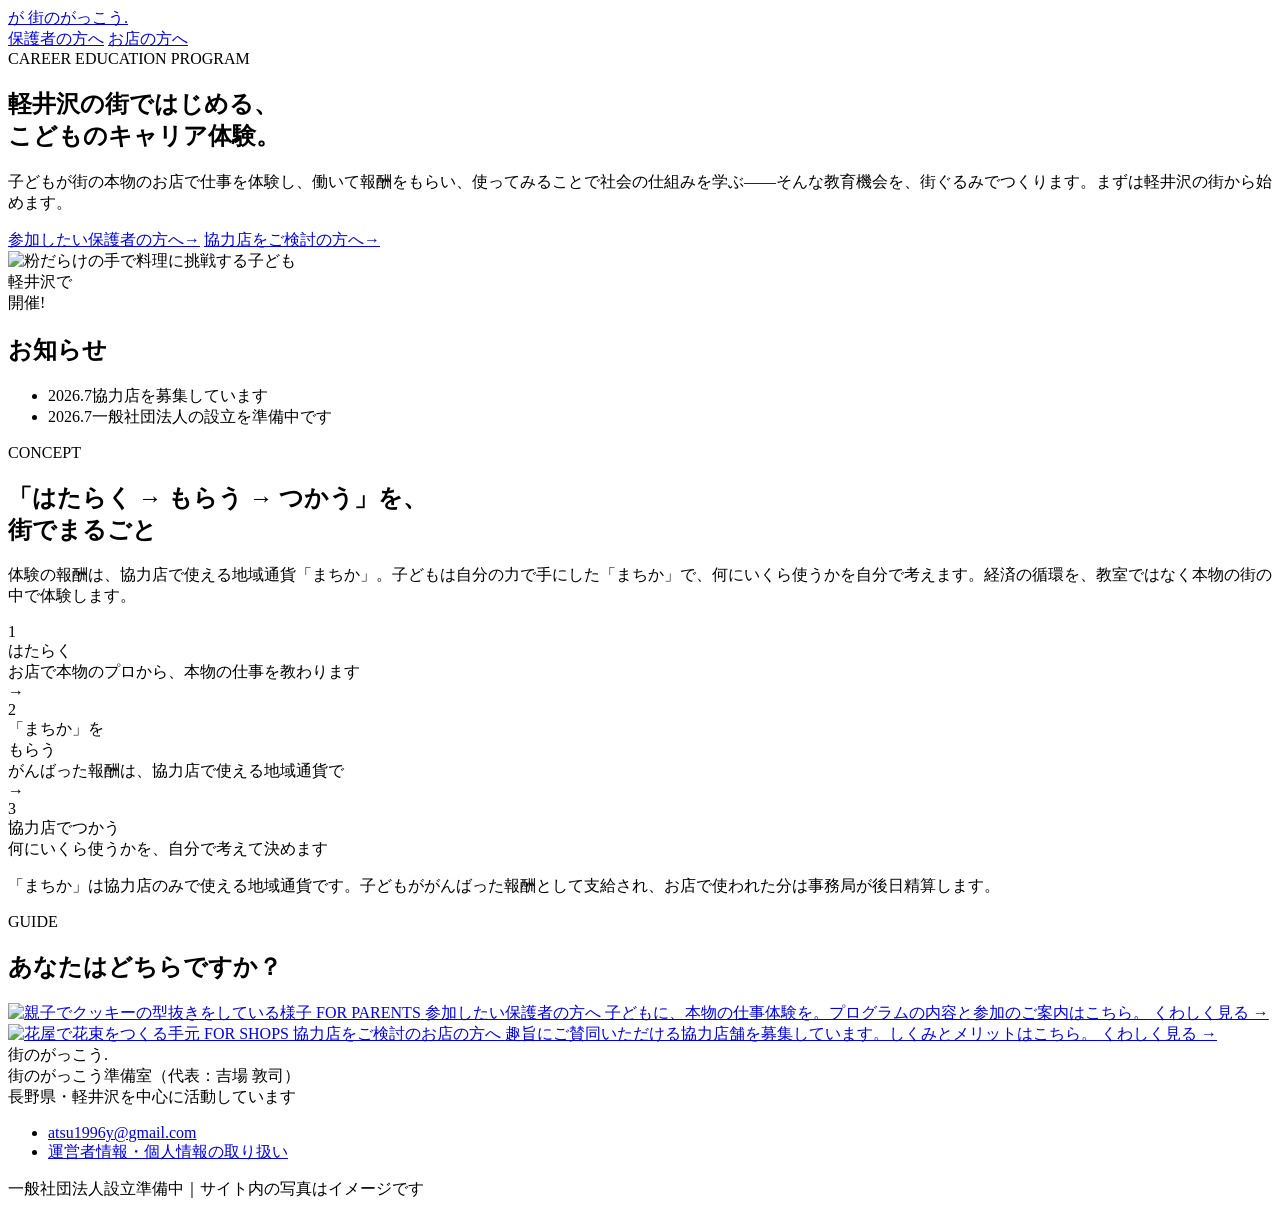
==== index.html @ 2f62f464 "Add files via upload" ====
<!DOCTYPE html>
<html lang="ja">
<head>
<meta charset="UTF-8">
<meta name="viewport" content="width=device-width, initial-scale=1">
<title>街のがっこう｜軽井沢の子どもの職業・社会体験プログラム</title>
<meta name="description" content="軽井沢の本物のお店で、子どもが仕事を体験し、地域通貨「まちか」をもらって、つかう。リアルな体験を通じたキャリア教育プログラム「街のがっこう」の公式サイトです。">
<!-- TODO(公開時): og:url / og:image は公開URLに合わせて絶対URLに差し替える -->
<meta property="og:type" content="website">
<meta property="og:title" content="街のがっこう｜軽井沢の子どもの職業・社会体験">
<meta property="og:description" content="軽井沢の街ではじめる、こどものキャリア体験。はたらく・もらう・つかうを、街でまるごと。">
<meta property="og:image" content="images/ogp.png">
<meta property="og:locale" content="ja_JP">
<link rel="icon" type="image/svg+xml" href="images/favicon.svg">
<link rel="preconnect" href="https://fonts.googleapis.com">
<link rel="preconnect" href="https://fonts.gstatic.com" crossorigin>
<link href="https://fonts.googleapis.com/css2?family=Zen+Maru+Gothic:wght@400;500;700;900&display=swap" rel="stylesheet">
<link rel="stylesheet" href="css/style.css">
<!-- TODO(公開後): アクセス解析タグ（GA4等）をここに挿入 -->
</head>
<body>

<header class="site-header">
  <div class="container">
    <a class="logo" href="index.html">
      <span class="logo-mark" aria-hidden="true">が</span>
      <span class="logo-word">街のがっこう<span class="dot">.</span></span>
    </a>
    <nav class="site-nav" aria-label="メイン">
      <a class="is-parents" href="parents.html">保護者の方へ</a>
      <a class="is-shops" href="shops.html">お店の方へ</a>
    </nav>
  </div>
</header>

<main>

  <section class="hero">
    <div class="container hero-grid">
      <div class="hero-copy">
        <span class="chip chip--green">CAREER EDUCATION PROGRAM</span>
        <h1>軽井沢の街ではじめる、<br>こどものキャリア体験。</h1>
        <p class="lead">子どもが街の本物のお店で仕事を体験し、働いて報酬をもらい、使ってみることで社会の仕組みを学ぶ——そんな教育機会を、街ぐるみでつくります。まずは軽井沢の街から始めます。</p>
        <div class="hero-ctas">
          <a class="btn btn--orange" href="parents.html">参加したい保護者の方へ<span aria-hidden="true">→</span></a>
          <a class="btn btn--green" href="shops.html">協力店をご検討の方へ<span aria-hidden="true">→</span></a>
        </div>
      </div>
      <div class="hero-visual">
        <div class="hero-photo">
          <img src="images/card-parents.jpg" alt="粉だらけの手で料理に挑戦する子ども" width="1200" height="800">
        </div>
        <div class="sticker" aria-hidden="true">軽井沢で<br>開催!</div>
      </div>
    </div>
  </section>

  <section class="news-section" aria-label="お知らせ">
    <div class="container">
      <div class="news">
        <h2>お知らせ</h2>
        <ul>
          <li><time datetime="2026-07">2026.7</time><span>協力店を募集しています</span></li>
          <li><time datetime="2026-07">2026.7</time><span>一般社団法人の設立を準備中です</span></li>
        </ul>
      </div>
    </div>
  </section>

  <section class="green-band">
    <div class="container">
      <div class="section-head">
        <p class="kicker kicker--leaf">CONCEPT</p>
        <h2>「はたらく → もらう → つかう」を、<br>街でまるごと</h2>
        <p>体験の報酬は、協力店で使える地域通貨「まちか」。子どもは自分の力で手にした「まちか」で、何にいくら使うかを自分で考えます。経済の循環を、教室ではなく本物の街の中で体験します。</p>
      </div>
      <div class="flow-cards">
        <div class="flow-card">
          <div class="num num--green" aria-hidden="true">1</div>
          <div class="flow-title">はたらく</div>
          <div class="flow-text">お店で本物のプロから、本物の仕事を教わります</div>
        </div>
        <div class="flow-arrow" aria-hidden="true">→</div>
        <div class="flow-card">
          <div class="num num--cream" aria-hidden="true">2</div>
          <div class="flow-title">「まちか」を<br>もらう</div>
          <div class="flow-text">がんばった報酬は、協力店で使える地域通貨で</div>
        </div>
        <div class="flow-arrow" aria-hidden="true">→</div>
        <div class="flow-card">
          <div class="num num--peach" aria-hidden="true">3</div>
          <div class="flow-title">協力店でつかう</div>
          <div class="flow-text">何にいくら使うかを、自分で考えて決めます</div>
        </div>
      </div>
      <p class="band-note">「まちか」は協力店のみで使える地域通貨です。子どもががんばった報酬として支給され、お店で使われた分は事務局が後日精算します。</p>
    </div>
  </section>

  <section class="doors-section">
    <div class="container">
      <div class="section-head">
        <p class="kicker kicker--orange">GUIDE</p>
        <h2>あなたはどちらですか？</h2>
      </div>
      <div class="doors">
        <a class="door door--parents" href="parents.html">
          <img src="images/parents-top.jpg" alt="親子でクッキーの型抜きをしている様子" width="1200" height="798" loading="lazy">
          <span class="door-body">
            <span class="chip chip--cream">FOR PARENTS</span>
            <span class="door-title">参加したい保護者の方へ</span>
            <span class="door-text">子どもに、本物の仕事体験を。プログラムの内容と参加のご案内はこちら。</span>
            <span class="door-more">くわしく見る →</span>
          </span>
        </a>
        <a class="door door--shops" href="shops.html">
          <img src="images/shops-top.jpg" alt="花屋で花束をつくる手元" width="1200" height="800" loading="lazy">
          <span class="door-body">
            <span class="chip chip--green">FOR SHOPS</span>
            <span class="door-title">協力店をご検討のお店の方へ</span>
            <span class="door-text">趣旨にご賛同いただける協力店舗を募集しています。しくみとメリットはこちら。</span>
            <span class="door-more">くわしく見る →</span>
          </span>
        </a>
      </div>
    </div>
  </section>

</main>

<footer class="site-footer">
  <div class="container">
    <div class="footer-cols">
      <div class="footer-brand">
        <div class="footer-logo">街のがっこう<span class="dot">.</span></div>
        <div class="footer-org">街のがっこう準備室（代表：吉場 敦司）<br>長野県・軽井沢を中心に活動しています</div>
      </div>
      <ul class="footer-links">
        <li><a href="mailto:atsu1996y@gmail.com">atsu1996y@gmail.com</a></li>
        <li><a href="legal.html">運営者情報・個人情報の取り扱い</a></li>
      </ul>
    </div>
    <p class="footer-note">一般社団法人設立準備中｜サイト内の写真はイメージです</p>
  </div>
</footer>

</body>
</html>
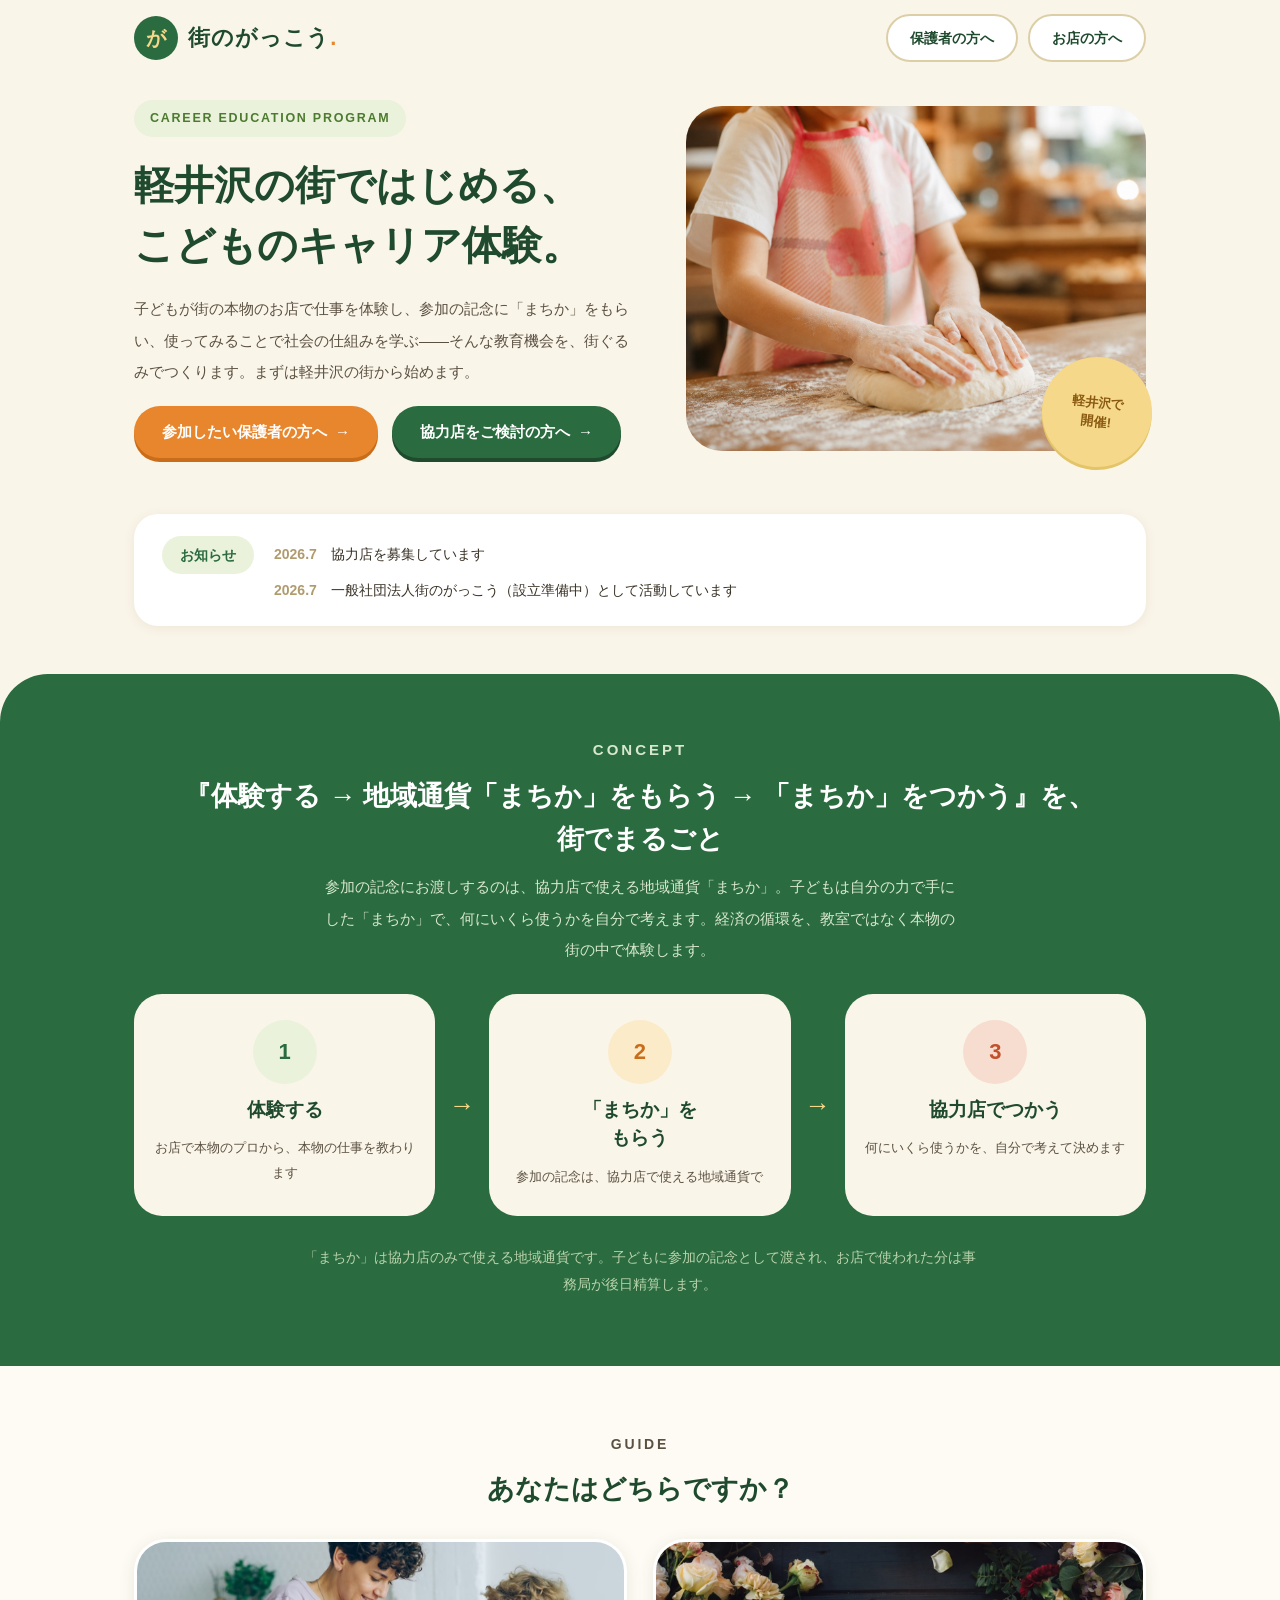
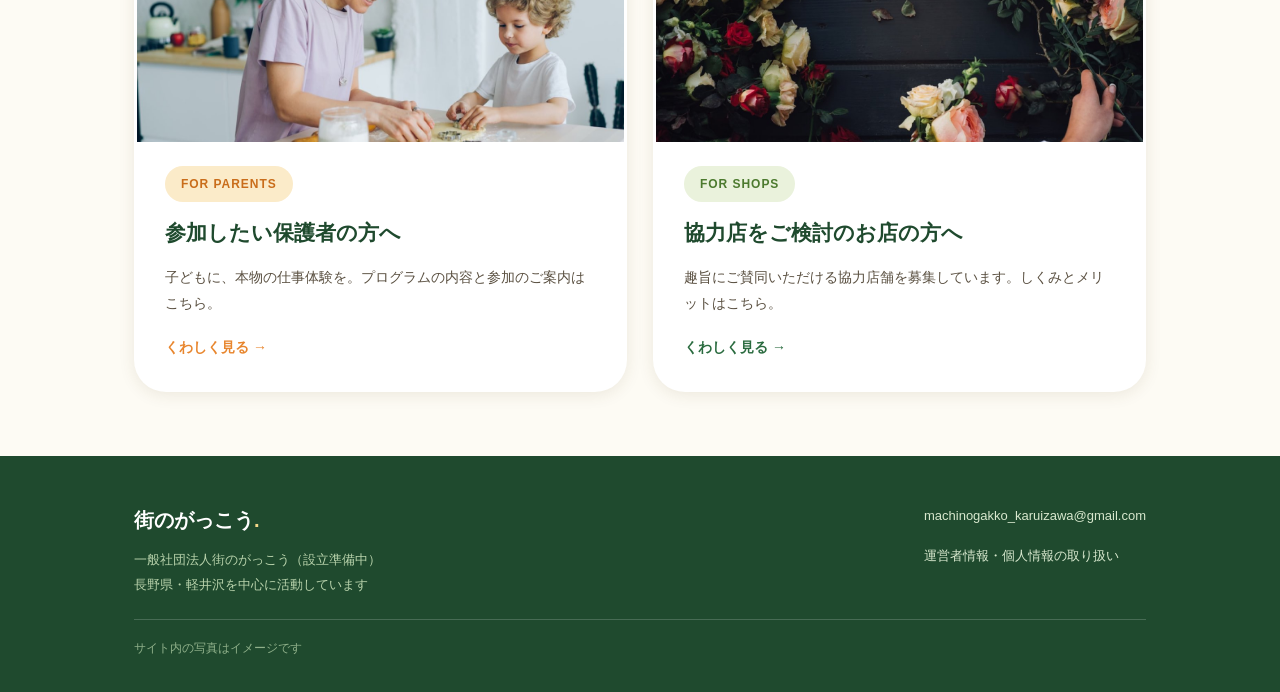
==== commit 293ab25f: "Add files via upload" ====
--- a/index.html
+++ b/index.html
@@ -8,7 +8,7 @@
 <!-- TODO(公開時): og:url / og:image は公開URLに合わせて絶対URLに差し替える -->
 <meta property="og:type" content="website">
 <meta property="og:title" content="街のがっこう｜軽井沢の子どもの職業・社会体験">
-<meta property="og:description" content="軽井沢の街ではじめる、こどものキャリア体験。はたらく・もらう・つかうを、街でまるごと。">
+<meta property="og:description" content="軽井沢の街ではじめる、こどものキャリア体験。体験する・「まちか」をもらう・「まちか」をつかうを、街でまるごと。">
 <meta property="og:image" content="images/ogp.png">
 <meta property="og:locale" content="ja_JP">
 <link rel="icon" type="image/svg+xml" href="images/favicon.svg">
@@ -40,7 +40,7 @@
       <div class="hero-copy">
         <span class="chip chip--green">CAREER EDUCATION PROGRAM</span>
         <h1>軽井沢の街ではじめる、<br>こどものキャリア体験。</h1>
-        <p class="lead">子どもが街の本物のお店で仕事を体験し、働いて報酬をもらい、使ってみることで社会の仕組みを学ぶ——そんな教育機会を、街ぐるみでつくります。まずは軽井沢の街から始めます。</p>
+        <p class="lead">子どもが街の本物のお店で仕事を体験し、参加の記念に「まちか」をもらい、使ってみることで社会の仕組みを学ぶ——そんな教育機会を、街ぐるみでつくります。まずは軽井沢の街から始めます。</p>
         <div class="hero-ctas">
           <a class="btn btn--orange" href="parents.html">参加したい保護者の方へ<span aria-hidden="true">→</span></a>
           <a class="btn btn--green" href="shops.html">協力店をご検討の方へ<span aria-hidden="true">→</span></a>
@@ -48,7 +48,7 @@
       </div>
       <div class="hero-visual">
         <div class="hero-photo">
-          <img src="images/card-parents.jpg" alt="粉だらけの手で料理に挑戦する子ども" width="1200" height="800">
+          <img src="images/top-hero.jpg" alt="粉だらけの手で料理に挑戦する子ども" width="1200" height="800">
         </div>
         <div class="sticker" aria-hidden="true">軽井沢で<br>開催!</div>
       </div>
@@ -61,7 +61,7 @@
         <h2>お知らせ</h2>
         <ul>
           <li><time datetime="2026-07">2026.7</time><span>協力店を募集しています</span></li>
-          <li><time datetime="2026-07">2026.7</time><span>一般社団法人の設立を準備中です</span></li>
+          <li><time datetime="2026-07">2026.7</time><span>一般社団法人街のがっこう（設立準備中）として活動しています</span></li>
         </ul>
       </div>
     </div>
@@ -71,20 +71,20 @@
     <div class="container">
       <div class="section-head">
         <p class="kicker kicker--leaf">CONCEPT</p>
-        <h2>「はたらく → もらう → つかう」を、<br>街でまるごと</h2>
-        <p>体験の報酬は、協力店で使える地域通貨「まちか」。子どもは自分の力で手にした「まちか」で、何にいくら使うかを自分で考えます。経済の循環を、教室ではなく本物の街の中で体験します。</p>
+        <h2>『体験する → 地域通貨「まちか」をもらう → 「まちか」をつかう』を、<br>街でまるごと</h2>
+        <p>参加の記念にお渡しするのは、協力店で使える地域通貨「まちか」。子どもは自分の力で手にした「まちか」で、何にいくら使うかを自分で考えます。経済の循環を、教室ではなく本物の街の中で体験します。</p>
       </div>
       <div class="flow-cards">
         <div class="flow-card">
           <div class="num num--green" aria-hidden="true">1</div>
-          <div class="flow-title">はたらく</div>
+          <div class="flow-title">体験する</div>
           <div class="flow-text">お店で本物のプロから、本物の仕事を教わります</div>
         </div>
         <div class="flow-arrow" aria-hidden="true">→</div>
         <div class="flow-card">
           <div class="num num--cream" aria-hidden="true">2</div>
           <div class="flow-title">「まちか」を<br>もらう</div>
-          <div class="flow-text">がんばった報酬は、協力店で使える地域通貨で</div>
+          <div class="flow-text">参加の記念は、協力店で使える地域通貨で</div>
         </div>
         <div class="flow-arrow" aria-hidden="true">→</div>
         <div class="flow-card">
@@ -93,7 +93,7 @@
           <div class="flow-text">何にいくら使うかを、自分で考えて決めます</div>
         </div>
       </div>
-      <p class="band-note">「まちか」は協力店のみで使える地域通貨です。子どもががんばった報酬として支給され、お店で使われた分は事務局が後日精算します。</p>
+      <p class="band-note">「まちか」は協力店のみで使える地域通貨です。子どもに参加の記念として渡され、お店で使われた分は事務局が後日精算します。</p>
     </div>
   </section>
 
@@ -105,7 +105,7 @@
       </div>
       <div class="doors">
         <a class="door door--parents" href="parents.html">
-          <img src="images/parents-top.jpg" alt="親子でクッキーの型抜きをしている様子" width="1200" height="798" loading="lazy">
+          <img src="images/door-parents.jpg" alt="親子でクッキーの型抜きをしている様子" width="1200" height="798" loading="lazy">
           <span class="door-body">
             <span class="chip chip--cream">FOR PARENTS</span>
             <span class="door-title">参加したい保護者の方へ</span>
@@ -114,7 +114,7 @@
           </span>
         </a>
         <a class="door door--shops" href="shops.html">
-          <img src="images/shops-top.jpg" alt="花屋で花束をつくる手元" width="1200" height="800" loading="lazy">
+          <img src="images/door-shops.jpg" alt="花屋で花束をつくる手元" width="1200" height="800" loading="lazy">
           <span class="door-body">
             <span class="chip chip--green">FOR SHOPS</span>
             <span class="door-title">協力店をご検討のお店の方へ</span>
@@ -133,14 +133,14 @@
     <div class="footer-cols">
       <div class="footer-brand">
         <div class="footer-logo">街のがっこう<span class="dot">.</span></div>
-        <div class="footer-org">街のがっこう準備室（代表：吉場 敦司）<br>長野県・軽井沢を中心に活動しています</div>
+        <div class="footer-org">一般社団法人街のがっこう（設立準備中）<br>長野県・軽井沢を中心に活動しています</div>
       </div>
       <ul class="footer-links">
-        <li><a href="mailto:atsu1996y@gmail.com">atsu1996y@gmail.com</a></li>
+        <li><a href="mailto:machinogakko_karuizawa@gmail.com">machinogakko_karuizawa@gmail.com</a></li>
         <li><a href="legal.html">運営者情報・個人情報の取り扱い</a></li>
       </ul>
     </div>
-    <p class="footer-note">一般社団法人設立準備中｜サイト内の写真はイメージです</p>
+    <p class="footer-note">サイト内の写真はイメージです</p>
   </div>
 </footer>
 
--- a/css/style.css
+++ b/css/style.css
@@ -0,0 +1,809 @@
+/* ==========================================================
+   街のがっこう — 共通スタイル v2
+   Claude Design ハンドオフ（教育向けサイトのデザイン見直し）準拠
+   クリーム地 × 深緑 × オレンジ / Zen Maru Gothic
+   ========================================================== */
+
+:root {
+  --cream:      #FAF5E9;  /* ベース背景 */
+  --cream-alt:  #FDFBF4;  /* 交互セクション背景 */
+  --ink-green:  #1F4A2E;  /* 見出し・フッター */
+  --green:      #2A6B3F;  /* メイン緑（ボタン・セクション地） */
+  --green-hover:#245C36;
+  --leaf:       #4C7A2E;  /* 小見出し緑 */
+  --chip-green: #EAF2DC;
+  --orange:     #E8862E;  /* アクセント・保護者系CTA */
+  --orange-deep:#C96D1B;
+  --orange-hover:#D9791F;
+  --chip-cream: #FBEBC9;
+  --peach:      #F7DDD0;
+  --peach-ink:  #C4502A;
+  --gold:       #F5D889;
+  --gold-shadow:#E3C468;
+  --gold-ink:   #8A5A12;
+  --gold-ink2:  #6B4A0E;
+  --gold-body:  #7A5A1E;
+  --text:       #3A3226;
+  --sub:        #5B5142;
+  --muted:      #B09B6E;
+  --muted2:     #8C7F68;
+  --line:       #DCCFA8;
+  --line2:      #E4D9BC;
+  --foot-link:  #D8E8CE;
+  --foot-sub:   #B9D3AC;
+  --foot-note:  #8FB08A;
+  --card-shadow: 0 2px 12px rgba(90, 70, 30, .08);
+  --card-shadow-lg: 0 3px 16px rgba(90, 70, 30, .10);
+  --container: 1060px;
+}
+
+* {
+  box-sizing: border-box;
+  -webkit-print-color-adjust: exact;
+  print-color-adjust: exact;
+}
+
+html { scroll-behavior: smooth; }
+
+body {
+  margin: 0;
+  background: var(--cream);
+  font-family: "Zen Maru Gothic", "Hiragino Maru Gothic ProN", "Hiragino Sans", sans-serif;
+  font-size: 15px;
+  line-height: 2;
+  color: var(--text);
+  -webkit-font-smoothing: antialiased;
+}
+
+img { max-width: 100%; height: auto; display: block; }
+
+a { color: var(--green); text-decoration: none; }
+a:hover { color: var(--orange); }
+
+.container {
+  max-width: var(--container);
+  margin: 0 auto;
+  padding: 0 24px;
+}
+
+p { margin: 0 0 1em; }
+p:last-child { margin-bottom: 0; }
+
+/* ---------- ヘッダー ---------- */
+
+.site-header { background: var(--cream); padding: 14px 0; }
+
+.site-header .container {
+  display: flex;
+  align-items: center;
+  justify-content: space-between;
+  gap: 16px;
+  flex-wrap: wrap;
+}
+
+.logo {
+  display: inline-flex;
+  align-items: center;
+  gap: 10px;
+  min-height: 48px;
+}
+
+.logo-mark {
+  width: 44px;
+  height: 44px;
+  border-radius: 50%;
+  background: var(--green);
+  display: flex;
+  align-items: center;
+  justify-content: center;
+  color: var(--gold);
+  font-weight: 900;
+  font-size: 20px;
+  flex: none;
+}
+
+.logo-word {
+  font-size: 22px;
+  font-weight: 900;
+  letter-spacing: .04em;
+  color: var(--ink-green);
+}
+.logo:hover .logo-word { color: var(--ink-green); }
+.logo-word .dot { color: var(--orange); }
+
+.site-nav { display: flex; align-items: center; gap: 10px; flex-wrap: wrap; }
+
+.site-nav a {
+  display: inline-flex;
+  align-items: center;
+  min-height: 48px;
+  padding: 4px 22px;
+  border-radius: 999px;
+  background: #fff;
+  border: 2px solid var(--line);
+  font-size: 14px;
+  font-weight: 700;
+  color: var(--ink-green);
+}
+.site-nav a:hover { border-color: var(--orange); color: var(--orange); }
+
+.site-nav a.is-parents[aria-current="page"] {
+  background: var(--orange);
+  border-color: var(--orange);
+  color: #fff;
+}
+.site-nav a.is-shops[aria-current="page"] {
+  background: var(--green);
+  border-color: var(--green);
+  color: #fff;
+}
+
+/* ---------- 見出し・チップ ---------- */
+
+h1, h2, h3 { color: var(--ink-green); font-weight: 900; }
+
+.kicker {
+  font-size: 13px;
+  font-weight: 700;
+  letter-spacing: .2em;
+  margin: 0 0 4px;
+}
+.kicker--orange { color: var(--orange-deep); }
+.kicker--leaf { color: #A6D243; }
+
+.chip {
+  display: inline-block;
+  align-self: flex-start;
+  padding: 6px 16px;
+  border-radius: 999px;
+  font-size: 12.5px;
+  font-weight: 700;
+  letter-spacing: .14em;
+}
+.chip--green { background: var(--chip-green); color: var(--leaf); }
+.chip--cream { background: var(--chip-cream); color: var(--orange-deep); }
+
+.section-head {
+  text-align: center;
+  display: flex;
+  flex-direction: column;
+  gap: 10px;
+  margin-bottom: 28px;
+}
+.section-head h2 { margin: 0; font-size: clamp(22px, 3.2vw, 27px); line-height: 1.6; }
+.section-head p { margin: 0; font-size: 14px; color: var(--sub); }
+
+/* ---------- ボタン ---------- */
+
+.btn {
+  display: inline-flex;
+  align-items: center;
+  justify-content: center;
+  gap: 8px;
+  min-height: 52px;
+  padding: 10px 28px;
+  border-radius: 999px;
+  font-size: 15px;
+  font-weight: 900;
+  color: #fff;
+}
+
+.btn--orange { background: var(--orange); box-shadow: 0 4px 0 var(--orange-deep); }
+.btn--orange:hover { background: var(--orange-hover); color: #fff; }
+
+.btn--green { background: var(--green); box-shadow: 0 4px 0 var(--ink-green); }
+.btn--green:hover { background: var(--green-hover); color: #fff; }
+
+/* ---------- ヒーロー ---------- */
+
+.hero { padding: 24px 0 56px; }
+
+.hero-grid {
+  display: grid;
+  grid-template-columns: 1fr;
+  gap: 32px;
+  align-items: center;
+}
+
+.hero-copy { display: flex; flex-direction: column; gap: 18px; }
+
+.hero-copy h1 {
+  margin: 0;
+  font-size: clamp(26px, 4.4vw, 40px);
+  line-height: 1.5;
+  text-wrap: pretty;
+}
+
+.hero-sub {
+  font-size: clamp(16px, 2.2vw, 19px);
+  font-weight: 700;
+  color: var(--leaf);
+  line-height: 1.8;
+}
+
+.hero-copy .lead {
+  margin: 0;
+  font-size: 15px;
+  line-height: 2.1;
+  color: var(--sub);
+  text-wrap: pretty;
+}
+
+.hero-ctas { display: flex; gap: 14px; flex-wrap: wrap; }
+
+.hero-visual { position: relative; }
+
+.hero-photo {
+  width: 100%;
+  aspect-ratio: 4 / 3;
+  border-radius: 36px;
+  overflow: hidden;
+}
+.hero-photo img { width: 100%; height: 100%; object-fit: cover; }
+
+.sticker {
+  position: absolute;
+  right: -6px;
+  bottom: -16px;
+  width: 110px;
+  height: 110px;
+  border-radius: 50%;
+  background: var(--gold);
+  display: flex;
+  align-items: center;
+  justify-content: center;
+  text-align: center;
+  font-size: 13px;
+  font-weight: 900;
+  color: var(--gold-ink);
+  line-height: 1.5;
+  transform: rotate(6deg);
+  box-shadow: 0 3px 0 var(--gold-shadow);
+}
+
+/* ---------- お知らせ ---------- */
+
+.news-section { padding: 0 0 48px; }
+
+.news {
+  background: #fff;
+  border-radius: 24px;
+  padding: 22px 28px;
+  display: flex;
+  gap: 20px;
+  align-items: flex-start;
+  box-shadow: var(--card-shadow);
+  flex-wrap: wrap;
+}
+
+.news h2 {
+  flex: none;
+  margin: 0;
+  padding: 8px 18px;
+  border-radius: 999px;
+  background: var(--chip-green);
+  color: var(--green);
+  font-size: 14px;
+  font-weight: 900;
+  line-height: 1.6;
+}
+
+.news ul {
+  margin: 4px 0 0;
+  padding: 0;
+  list-style: none;
+  display: flex;
+  flex-direction: column;
+  gap: 8px;
+  font-size: 14px;
+}
+.news li { display: flex; gap: 14px; align-items: baseline; flex-wrap: wrap; }
+.news time { color: var(--muted); font-weight: 700; }
+
+/* ---------- 深緑セクション（角丸トップ） ---------- */
+
+.green-band {
+  background: var(--green);
+  border-radius: 48px 48px 0 0;
+  padding: 60px 0 68px;
+}
+
+.green-band h2 { color: #fff; }
+.green-band .section-head p { color: #D8E8CE; max-width: 640px; margin: 0 auto; font-size: 15px; line-height: 2.1; }
+
+.green-band .band-note {
+  margin: 28px auto 0;
+  max-width: 680px;
+  font-size: 13.5px;
+  line-height: 2;
+  color: #B9D3AC;
+  text-align: center;
+  text-wrap: pretty;
+}
+
+.band-callout {
+  background: rgba(255, 255, 255, .10);
+  border-radius: 28px;
+  padding: 26px 32px;
+  max-width: 760px;
+  margin: 32px auto 0;
+}
+.band-callout h3 { margin: 0 0 8px; font-size: 16px; color: var(--gold); }
+.band-callout p { margin: 0; font-size: 14px; line-height: 2.1; color: #D8E8CE; text-wrap: pretty; }
+
+/* ---------- フロー（3カード＋矢印） ---------- */
+
+.flow-cards {
+  display: grid;
+  grid-template-columns: 1fr;
+  gap: 10px;
+  align-items: stretch;
+}
+
+.flow-card {
+  background: var(--cream);
+  border-radius: 28px;
+  padding: 26px 20px;
+  display: flex;
+  flex-direction: column;
+  align-items: center;
+  gap: 12px;
+  text-align: center;
+}
+
+.flow-card .num {
+  width: 64px;
+  height: 64px;
+  border-radius: 50%;
+  display: flex;
+  align-items: center;
+  justify-content: center;
+  font-size: 22px;
+  font-weight: 900;
+}
+.num--green { background: var(--chip-green); color: var(--green); }
+.num--cream { background: var(--chip-cream); color: var(--orange-deep); }
+.num--peach { background: var(--peach); color: var(--peach-ink); }
+.num--gold  { background: var(--gold); color: var(--gold-ink); }
+
+.flow-card .flow-title { font-size: 19px; font-weight: 900; color: var(--ink-green); line-height: 1.5; }
+.flow-card .flow-text { font-size: 13px; line-height: 1.9; color: var(--sub); }
+
+.flow-arrow {
+  align-self: center;
+  justify-self: center;
+  color: var(--gold);
+  font-size: 26px;
+  font-weight: 900;
+  transform: rotate(90deg);
+  line-height: 1;
+}
+
+/* 白カード版（協力店ページの「まちか」フロー） */
+.flow-cards--plain .flow-card {
+  background: #fff;
+  box-shadow: var(--card-shadow);
+  border-radius: 24px;
+  padding: 20px 16px;
+  justify-content: center;
+  font-size: 16px;
+  font-weight: 900;
+  color: var(--ink-green);
+}
+.flow-cards--plain .flow-arrow { color: var(--orange); font-size: 24px; }
+
+/* ---------- 特徴 4カード（保護者：できること） ---------- */
+
+.feature-cards {
+  display: grid;
+  grid-template-columns: 1fr;
+  gap: 18px;
+  padding: 0;
+  margin: 0;
+  list-style: none;
+}
+
+.feature-cards li {
+  background: var(--cream);
+  border-radius: 28px;
+  padding: 24px 20px;
+  display: flex;
+  flex-direction: column;
+  gap: 10px;
+  text-align: center;
+  align-items: center;
+}
+
+.feature-cards .num {
+  width: 56px;
+  height: 56px;
+  border-radius: 50%;
+  display: flex;
+  align-items: center;
+  justify-content: center;
+  font-size: 19px;
+  font-weight: 900;
+}
+
+.feature-cards h3 { margin: 0; font-size: 16.5px; line-height: 1.6; }
+.feature-cards p { margin: 0; font-size: 13px; line-height: 1.9; color: var(--sub); }
+
+/* ---------- 入口カード（トップ） ---------- */
+
+.doors-section { background: var(--cream-alt); padding: 64px 0; }
+
+.doors {
+  display: grid;
+  grid-template-columns: 1fr;
+  gap: 26px;
+}
+
+.door {
+  display: flex;
+  flex-direction: column;
+  background: #fff;
+  border-radius: 32px;
+  overflow: hidden;
+  box-shadow: var(--card-shadow-lg);
+  border: 3px solid transparent;
+  color: var(--text);
+  transition: border-color .15s ease;
+}
+.door:hover { color: var(--text); }
+.door--parents:hover { border-color: var(--orange); }
+.door--shops:hover { border-color: var(--green); }
+
+.door img { width: 100%; height: 200px; object-fit: cover; }
+
+.door .door-body {
+  padding: 24px 28px 28px;
+  display: flex;
+  flex-direction: column;
+  gap: 10px;
+}
+.door .chip { font-size: 12px; font-weight: 900; letter-spacing: .08em; }
+.door .door-title { font-size: 21px; font-weight: 900; color: var(--ink-green); }
+.door .door-text { font-size: 14px; line-height: 1.9; color: var(--sub); }
+.door .door-more { margin-top: 6px; font-size: 14px; font-weight: 900; }
+.door--parents .door-more { color: var(--orange); }
+.door--shops .door-more { color: var(--green); }
+
+/* ---------- ステップ（協力店 4ステップ・横型カード） ---------- */
+
+.step-cards {
+  list-style: none;
+  margin: 0;
+  padding: 0;
+  display: flex;
+  flex-direction: column;
+  gap: 14px;
+  max-width: 900px;
+  margin-inline: auto;
+}
+
+.step-cards li {
+  background: var(--cream);
+  border-radius: 24px;
+  padding: 20px 26px;
+  display: flex;
+  gap: 20px;
+  align-items: flex-start;
+}
+
+.step-cards .num {
+  flex: none;
+  width: 48px;
+  height: 48px;
+  border-radius: 50%;
+  display: flex;
+  align-items: center;
+  justify-content: center;
+  font-size: 19px;
+  font-weight: 900;
+}
+
+.step-cards h3 { margin: 0 0 4px; font-size: 16.5px; }
+.step-cards p { margin: 0; font-size: 13.5px; line-height: 1.9; color: var(--sub); }
+
+/* ---------- 白カードグリッド（安全・メリット） ---------- */
+
+.card-grid {
+  display: grid;
+  grid-template-columns: 1fr;
+  gap: 16px;
+}
+
+.check-card {
+  background: #fff;
+  border-radius: 24px;
+  padding: 20px 24px;
+  display: flex;
+  gap: 14px;
+  align-items: flex-start;
+  box-shadow: var(--card-shadow);
+}
+
+.check-card .check {
+  flex: none;
+  width: 32px;
+  height: 32px;
+  border-radius: 50%;
+  background: var(--chip-green);
+  color: var(--green);
+  display: flex;
+  align-items: center;
+  justify-content: center;
+  font-weight: 900;
+}
+
+.check-card h3 { margin: 0 0 4px; font-size: 15px; }
+.check-card p { margin: 0; font-size: 13px; line-height: 1.9; color: var(--sub); }
+
+.check-card--col { flex-direction: column; gap: 8px; }
+
+.grid-note { text-align: center; font-size: 12.5px; color: var(--muted2); margin-top: 20px; }
+
+/* ---------- セクション帯 ---------- */
+
+.section { padding: 60px 0; }
+.section--alt { background: var(--cream-alt); }
+.section--flush-top { padding-top: 8px; }
+
+/* ---------- 参加案内（白カード表＋黄色CTA） ---------- */
+
+.guide-grid {
+  display: grid;
+  grid-template-columns: 1fr;
+  gap: 32px;
+  align-items: start;
+}
+
+.guide-grid h2 { margin: 0 0 18px; font-size: 26px; }
+
+.info-card {
+  background: #fff;
+  border-radius: 28px;
+  overflow: hidden;
+  box-shadow: var(--card-shadow);
+}
+
+.info-card > div {
+  display: flex;
+  gap: 16px;
+  padding: 16px 24px;
+  border-bottom: 1px dashed var(--line2);
+}
+.info-card > div:last-child { border-bottom: none; }
+
+.info-card dt {
+  flex: none;
+  width: 88px;
+  font-size: 13.5px;
+  font-weight: 900;
+  color: var(--leaf);
+}
+.info-card dd { margin: 0; font-size: 13.5px; color: var(--sub); line-height: 1.9; }
+
+.gold-card {
+  background: var(--gold);
+  border-radius: 28px;
+  padding: 30px 32px;
+  display: flex;
+  flex-direction: column;
+  gap: 14px;
+  box-shadow: 0 3px 0 var(--gold-shadow);
+}
+.gold-card h2, .gold-card h3 { margin: 0; font-size: 20px; color: var(--gold-ink2); }
+.gold-card p { margin: 0; font-size: 13.5px; line-height: 2; color: var(--gold-body); }
+.gold-card .btn { align-self: flex-start; }
+.gold-card .gold-note { font-size: 12.5px; color: var(--gold-body); }
+.gold-card .gold-note a { font-weight: 900; color: var(--gold-ink2); text-decoration: underline; }
+
+.sub-photo { border-radius: 28px; overflow: hidden; }
+.sub-photo img { width: 100%; height: 180px; object-fit: cover; }
+
+/* ---------- FAQ（保護者：開閉式） ---------- */
+
+.faq { max-width: 760px; margin: 0 auto; }
+
+.faq details {
+  background: #fff;
+  border-radius: 20px;
+  margin-bottom: 12px;
+  box-shadow: 0 2px 10px rgba(90, 70, 30, .06);
+}
+
+.faq summary {
+  cursor: pointer;
+  list-style: none;
+  display: flex;
+  justify-content: space-between;
+  align-items: center;
+  gap: 16px;
+  padding: 18px 24px;
+  min-height: 48px;
+  font-size: 14.5px;
+  font-weight: 700;
+  color: var(--ink-green);
+}
+.faq summary::-webkit-details-marker { display: none; }
+.faq summary .q-mark { color: var(--orange); font-weight: 900; margin-right: 8px; }
+.faq summary::after {
+  content: "＋";
+  flex: none;
+  color: var(--muted);
+  font-weight: 900;
+  font-size: 18px;
+}
+.faq details[open] summary::after { content: "−"; }
+.faq .faq-a {
+  padding: 0 24px 18px 46px;
+  font-size: 13.5px;
+  line-height: 1.9;
+  color: var(--sub);
+}
+
+/* ---------- Q&A（協力店：全展開） ---------- */
+
+.qa-list {
+  max-width: 760px;
+  margin: 0 auto;
+  display: flex;
+  flex-direction: column;
+  gap: 12px;
+}
+
+.qa-list .qa {
+  background: #fff;
+  border-radius: 20px;
+  padding: 20px 26px;
+  box-shadow: 0 2px 10px rgba(90, 70, 30, .06);
+}
+.qa-list .q {
+  margin: 0 0 6px;
+  font-size: 14.5px;
+  font-weight: 900;
+  color: var(--ink-green);
+}
+.qa-list .q .q-mark { color: var(--orange); margin-right: 8px; }
+.qa-list .a {
+  margin: 0;
+  font-size: 13.5px;
+  line-height: 1.9;
+  color: var(--sub);
+  padding-left: 26px;
+}
+
+/* ---------- 応募CTAパネル（協力店） ---------- */
+
+.cta-panel {
+  background: var(--green);
+  border-radius: 32px;
+  padding: 36px 32px;
+  display: flex;
+  flex-direction: column;
+  gap: 14px;
+  text-align: center;
+  align-items: center;
+  max-width: 760px;
+  margin: 0 auto;
+}
+.cta-panel h2 { margin: 0; font-size: 23px; color: #fff; }
+.cta-panel p { margin: 0; font-size: 14px; line-height: 2; color: #D8E8CE; }
+.cta-panel .cta-note { font-size: 13px; color: #B9D3AC; }
+.cta-panel .cta-note a { color: var(--gold); font-weight: 900; text-decoration: underline; }
+
+/* ---------- 代表プロフィール ---------- */
+
+.profile {
+  background: #fff;
+  border-radius: 24px;
+  padding: 24px 28px;
+  box-shadow: var(--card-shadow);
+  max-width: 760px;
+  margin: 0 auto;
+}
+.profile h2 { margin: 0 0 8px; font-size: 16px; }
+.profile p { margin: 0; font-size: 13.5px; line-height: 2; color: var(--sub); }
+
+/* ---------- 相互リンク ---------- */
+
+.cross-link {
+  display: block;
+  text-align: center;
+  font-size: 14px;
+  font-weight: 900;
+  color: var(--green);
+  margin-top: 24px;
+  padding: 12px;
+}
+
+/* ---------- 黄色ボックス（協力のかたち） ---------- */
+
+.free-grid {
+  display: grid;
+  grid-template-columns: 1fr;
+  gap: 26px;
+  align-items: stretch;
+}
+
+.town-photo { border-radius: 28px; overflow: hidden; min-height: 180px; }
+.town-photo img { width: 100%; height: 100%; min-height: 180px; object-fit: cover; }
+
+/* ---------- フッター ---------- */
+
+.site-footer {
+  background: var(--ink-green);
+  padding: 44px 0 32px;
+  margin-top: auto;
+}
+
+.footer-cols {
+  display: flex;
+  justify-content: space-between;
+  gap: 24px;
+  flex-wrap: wrap;
+  align-items: flex-start;
+}
+
+.footer-brand { display: flex; flex-direction: column; gap: 8px; }
+.footer-brand .footer-logo { font-size: 20px; font-weight: 900; color: #fff; }
+.footer-brand .footer-logo .dot { color: var(--gold); }
+.footer-brand .footer-org { font-size: 13px; line-height: 1.9; color: var(--foot-sub); }
+
+.footer-links {
+  display: flex;
+  flex-direction: column;
+  gap: 8px;
+  font-size: 13px;
+  margin: 0;
+  padding: 0;
+  list-style: none;
+}
+.footer-links a {
+  color: var(--foot-link);
+  display: inline-flex;
+  align-items: center;
+  min-height: 32px;
+}
+.footer-links a:hover { color: var(--gold); }
+
+.footer-note {
+  border-top: 1px solid rgba(255, 255, 255, .18);
+  padding-top: 16px;
+  margin-top: 22px;
+  font-size: 12px;
+  color: var(--foot-note);
+}
+
+/* ---------- 404 ---------- */
+
+.notfound { text-align: center; padding: 80px 0; }
+.notfound .btn { margin-top: 12px; }
+
+/* ---------- デスクトップ ---------- */
+
+@media (min-width: 720px) {
+  .hero-grid { grid-template-columns: 1.05fr .95fr; gap: 44px; }
+
+  .flow-cards { grid-template-columns: 1fr auto 1fr auto 1fr; gap: 14px; }
+  .flow-arrow { transform: none; }
+
+  .feature-cards { grid-template-columns: repeat(4, 1fr); }
+
+  .doors { grid-template-columns: 1fr 1fr; }
+
+  .card-grid { grid-template-columns: 1fr 1fr; }
+  .card-grid--3 { grid-template-columns: 1fr 1fr 1fr; }
+
+  .guide-grid { grid-template-columns: 1fr 1fr; }
+
+  .free-grid { grid-template-columns: 1.2fr .8fr; align-items: start; }
+  .free-grid .town-photo { aspect-ratio: 5 / 3; min-height: 0; }
+}
+
+@media (max-width: 719.98px) {
+  .green-band { border-radius: 32px 32px 0 0; }
+  .btn { width: 100%; max-width: 360px; }
+  .sticker { right: 4px; }
+}
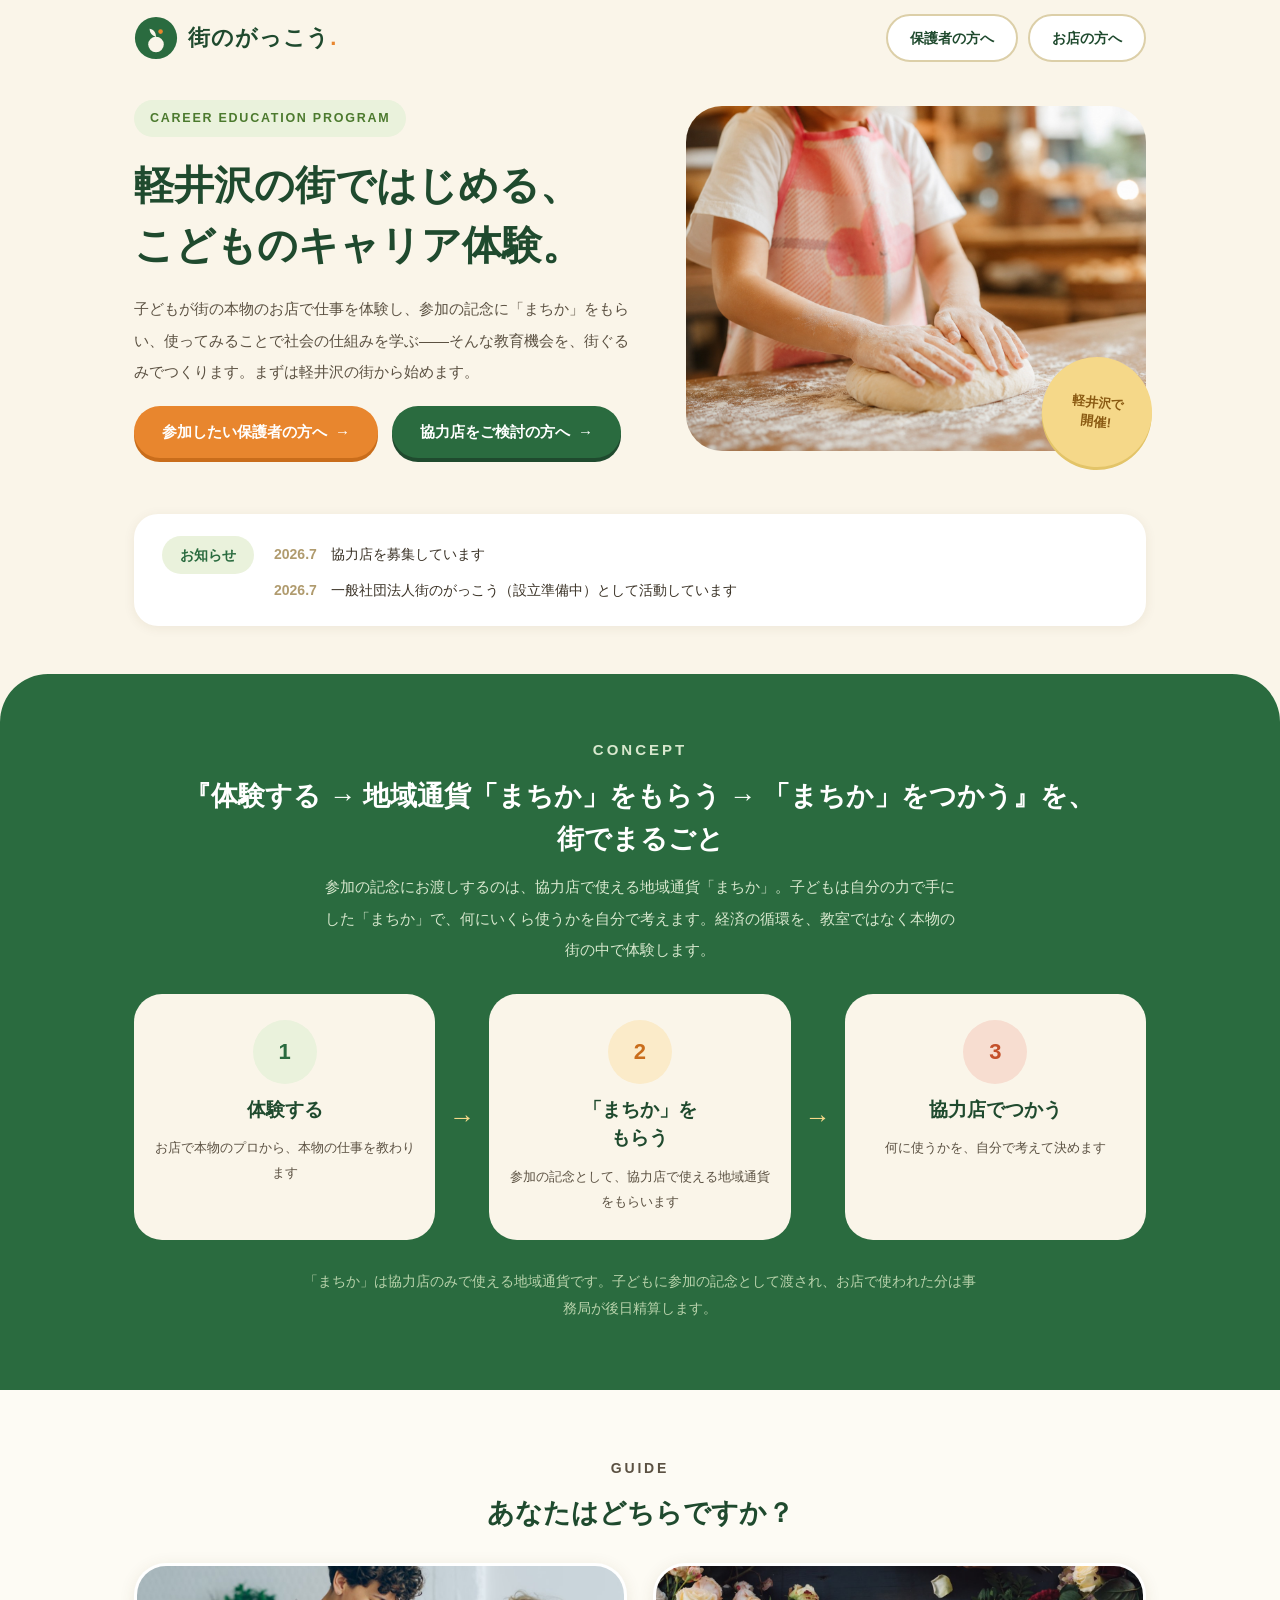
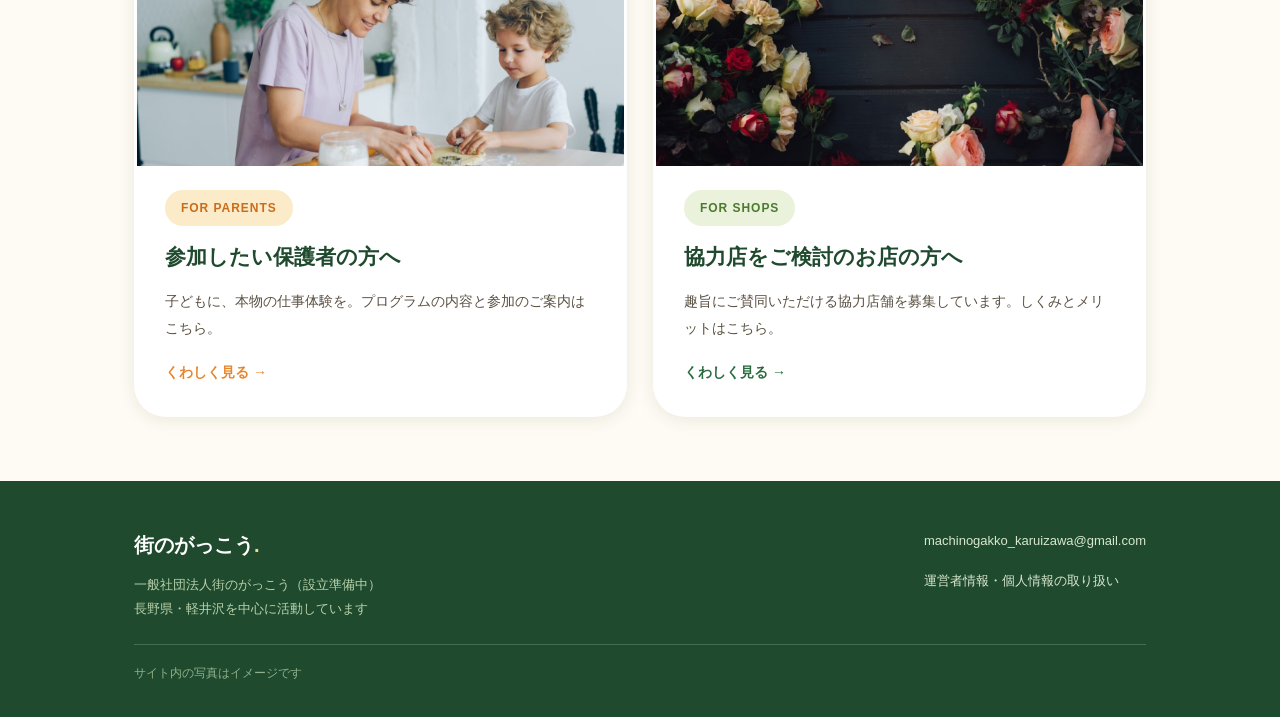
==== commit 28e9168e: "Add files via upload" ====
--- a/index.html
+++ b/index.html
@@ -23,7 +23,7 @@
 <header class="site-header">
   <div class="container">
     <a class="logo" href="index.html">
-      <span class="logo-mark" aria-hidden="true">が</span>
+      <img class="logo-mark" src="images/favicon.svg" alt="" width="44" height="44">
       <span class="logo-word">街のがっこう<span class="dot">.</span></span>
     </a>
     <nav class="site-nav" aria-label="メイン">
@@ -84,13 +84,13 @@
         <div class="flow-card">
           <div class="num num--cream" aria-hidden="true">2</div>
           <div class="flow-title">「まちか」を<br>もらう</div>
-          <div class="flow-text">参加の記念は、協力店で使える地域通貨で</div>
+          <div class="flow-text">参加の記念として、協力店で使える地域通貨をもらいます</div>
         </div>
         <div class="flow-arrow" aria-hidden="true">→</div>
         <div class="flow-card">
           <div class="num num--peach" aria-hidden="true">3</div>
           <div class="flow-title">協力店でつかう</div>
-          <div class="flow-text">何にいくら使うかを、自分で考えて決めます</div>
+          <div class="flow-text">何に使うかを、自分で考えて決めます</div>
         </div>
       </div>
       <p class="band-note">「まちか」は協力店のみで使える地域通貨です。子どもに参加の記念として渡され、お店で使われた分は事務局が後日精算します。</p>
--- a/css/style.css
+++ b/css/style.css
@@ -92,14 +92,8 @@
   width: 44px;
   height: 44px;
   border-radius: 50%;
-  background: var(--green);
-  display: flex;
-  align-items: center;
-  justify-content: center;
-  color: var(--gold);
-  font-weight: 900;
-  font-size: 20px;
   flex: none;
+  display: block;
 }
 
 .logo-word {
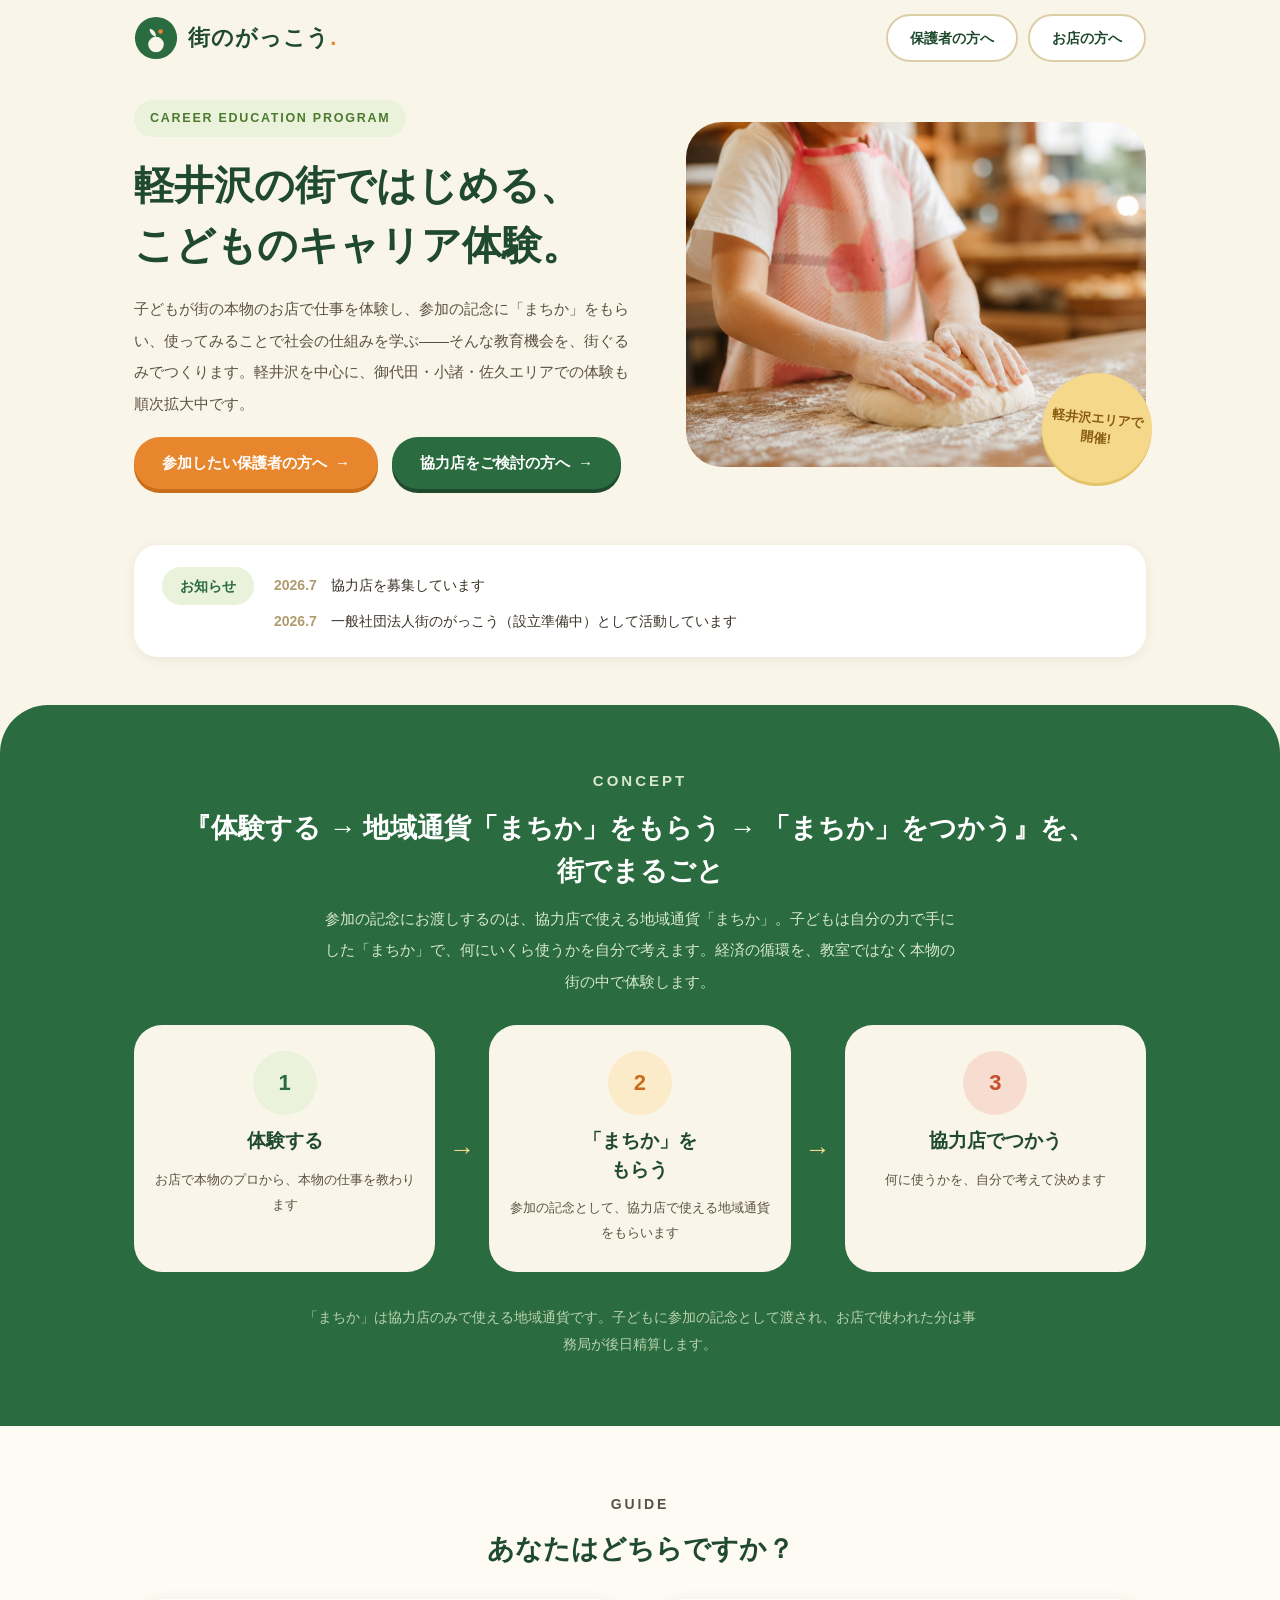
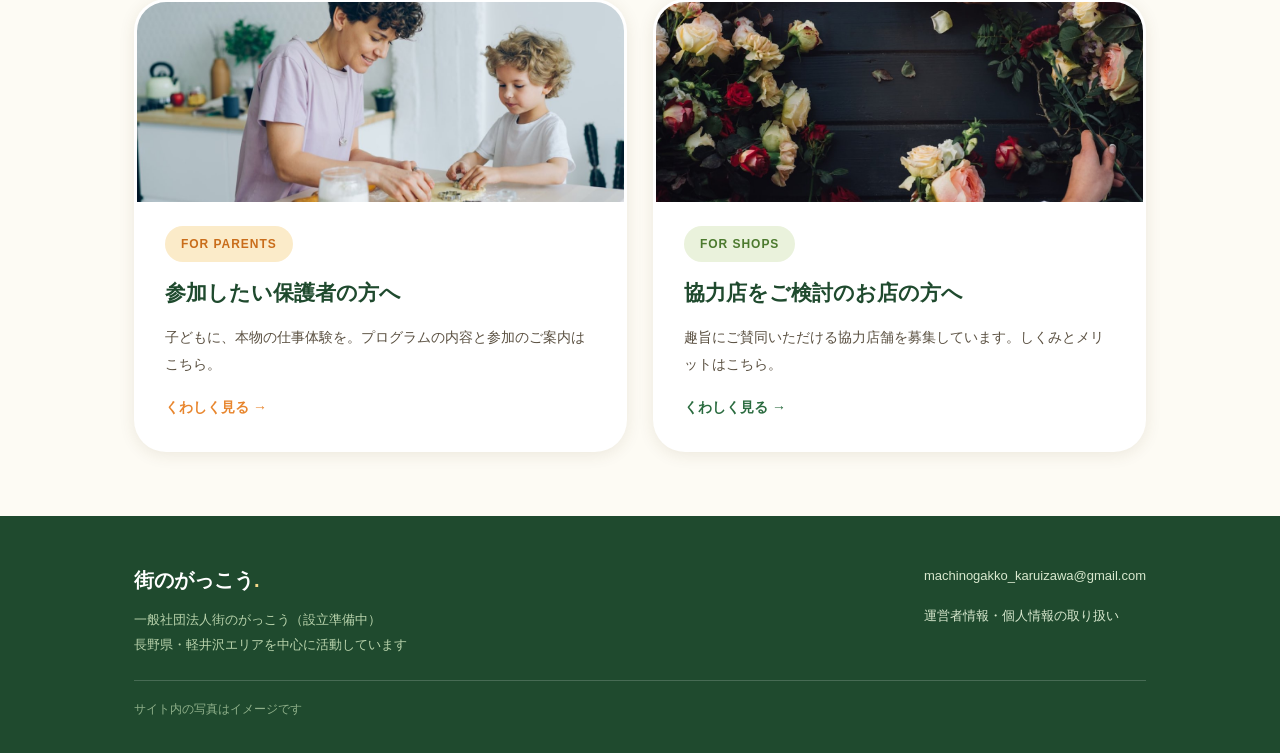
==== commit 41a96e12: "Add files via upload" ====
--- a/index.html
+++ b/index.html
@@ -15,7 +15,8 @@
 <link rel="preconnect" href="https://fonts.googleapis.com">
 <link rel="preconnect" href="https://fonts.gstatic.com" crossorigin>
 <link href="https://fonts.googleapis.com/css2?family=Zen+Maru+Gothic:wght@400;500;700;900&display=swap" rel="stylesheet">
-<link rel="stylesheet" href="css/style.css">
+<!-- CSSを編集したら、下のv=番号を必ず1つ増やしてください（ブラウザのキャッシュ対策） -->
+<link rel="stylesheet" href="css/style.css?v=2">
 <!-- TODO(公開後): アクセス解析タグ（GA4等）をここに挿入 -->
 </head>
 <body>
@@ -40,7 +41,7 @@
       <div class="hero-copy">
         <span class="chip chip--green">CAREER EDUCATION PROGRAM</span>
         <h1>軽井沢の街ではじめる、<br>こどものキャリア体験。</h1>
-        <p class="lead">子どもが街の本物のお店で仕事を体験し、参加の記念に「まちか」をもらい、使ってみることで社会の仕組みを学ぶ——そんな教育機会を、街ぐるみでつくります。まずは軽井沢の街から始めます。</p>
+        <p class="lead">子どもが街の本物のお店で仕事を体験し、参加の記念に「まちか」をもらい、使ってみることで社会の仕組みを学ぶ——そんな教育機会を、街ぐるみでつくります。軽井沢を中心に、御代田・小諸・佐久エリアでの体験も順次拡大中です。</p>
         <div class="hero-ctas">
           <a class="btn btn--orange" href="parents.html">参加したい保護者の方へ<span aria-hidden="true">→</span></a>
           <a class="btn btn--green" href="shops.html">協力店をご検討の方へ<span aria-hidden="true">→</span></a>
@@ -50,7 +51,7 @@
         <div class="hero-photo">
           <img src="images/top-hero.jpg" alt="粉だらけの手で料理に挑戦する子ども" width="1200" height="800">
         </div>
-        <div class="sticker" aria-hidden="true">軽井沢で<br>開催!</div>
+        <div class="sticker" aria-hidden="true">軽井沢エリアで<br>開催!</div>
       </div>
     </div>
   </section>
@@ -133,7 +134,7 @@
     <div class="footer-cols">
       <div class="footer-brand">
         <div class="footer-logo">街のがっこう<span class="dot">.</span></div>
-        <div class="footer-org">一般社団法人街のがっこう（設立準備中）<br>長野県・軽井沢を中心に活動しています</div>
+        <div class="footer-org">一般社団法人街のがっこう（設立準備中）<br>長野県・軽井沢エリアを中心に活動しています</div>
       </div>
       <ul class="footer-links">
         <li><a href="mailto:machinogakko_karuizawa@gmail.com">machinogakko_karuizawa@gmail.com</a></li>
--- a/css/style.css
+++ b/css/style.css
@@ -305,15 +305,16 @@
 .green-band h2 { color: #fff; }
 .green-band .section-head p { color: #D8E8CE; max-width: 640px; margin: 0 auto; font-size: 15px; line-height: 2.1; }
 
-.green-band .band-note {
-  margin: 28px auto 0;
+.band-note {
+  margin: 32px auto 0;
   max-width: 680px;
   font-size: 13.5px;
   line-height: 2;
-  color: #B9D3AC;
   text-align: center;
   text-wrap: pretty;
 }
+
+.green-band .band-note { color: #B9D3AC; }
 
 .band-callout {
   background: rgba(255, 255, 255, .10);
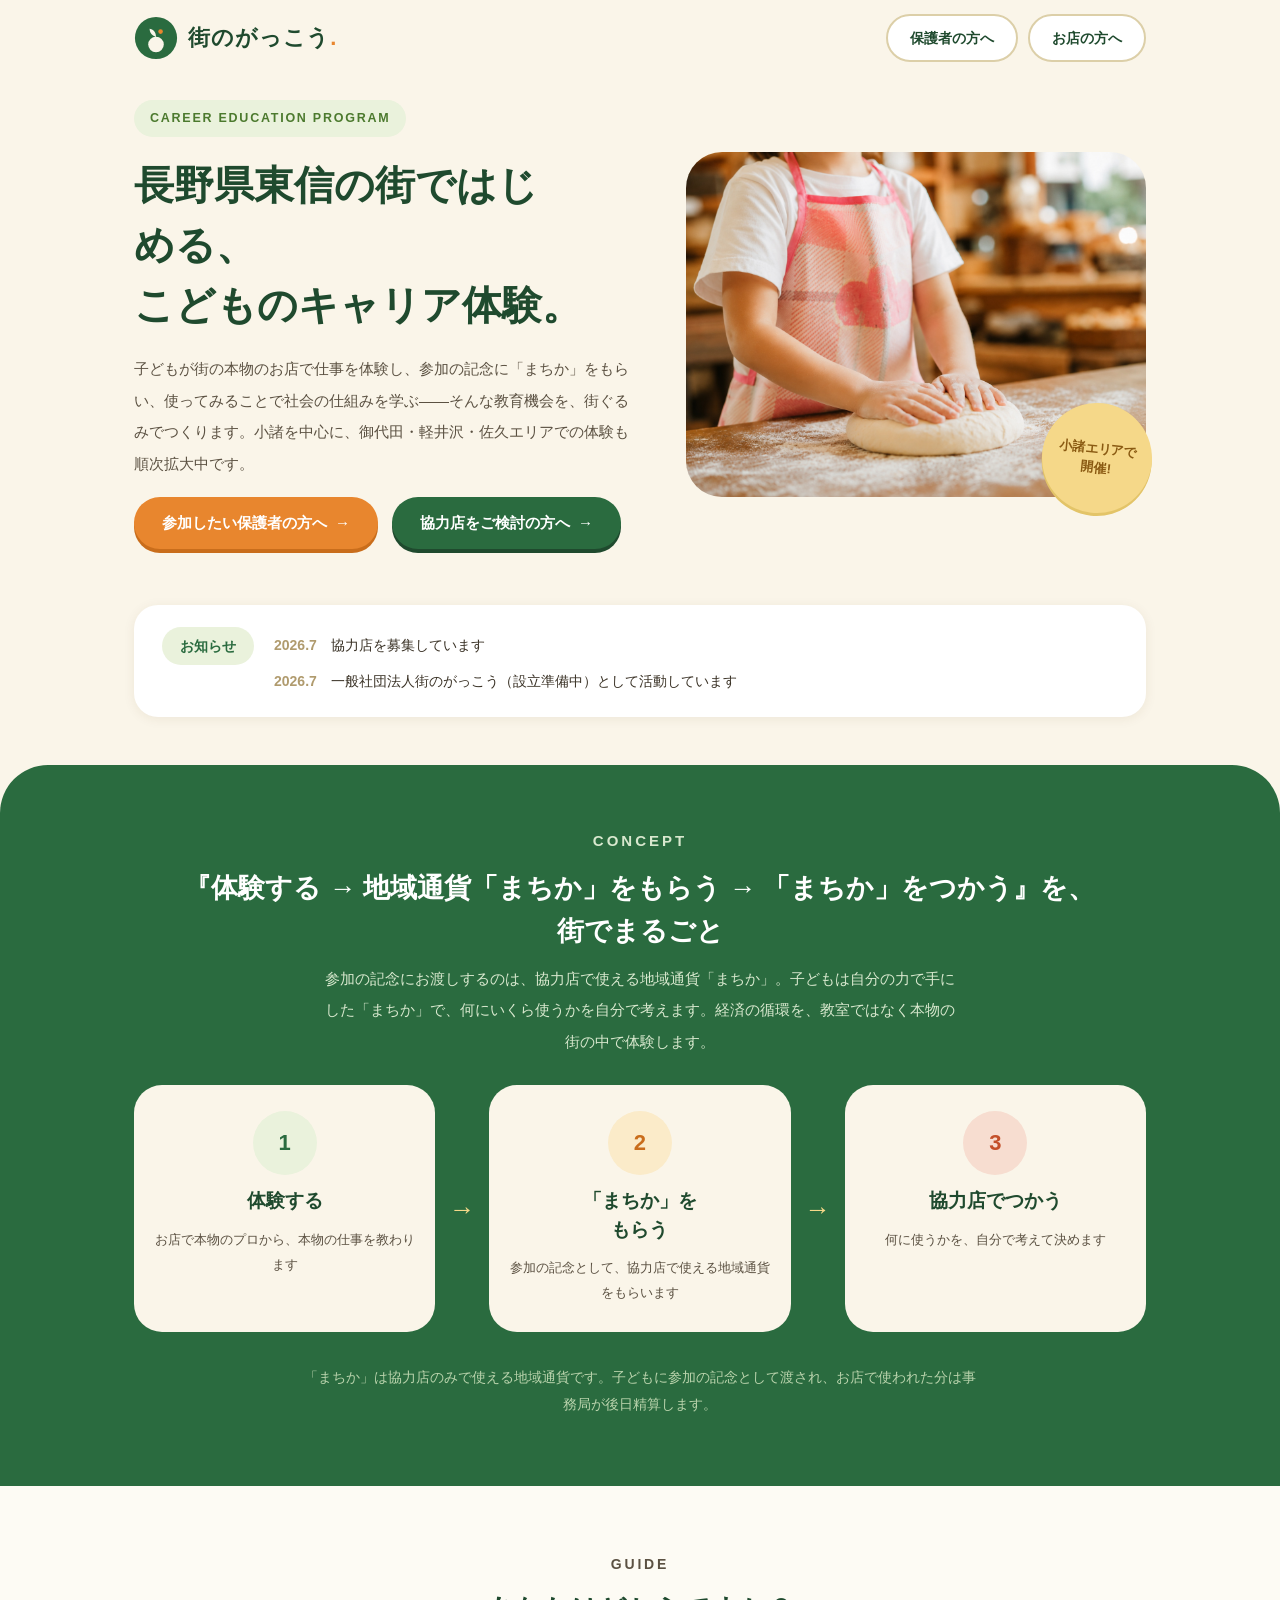
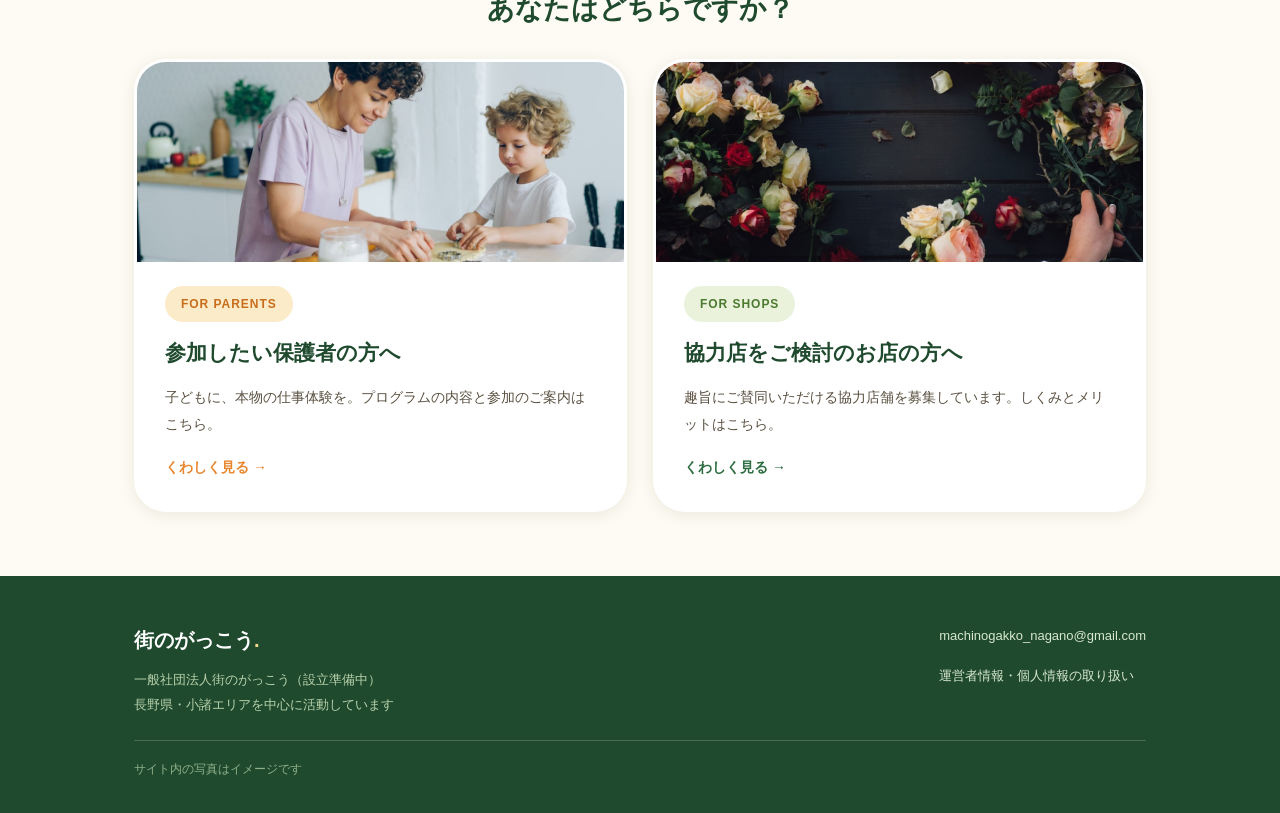
==== commit ab27dbe0: "Add files via upload" ====
--- a/index.html
+++ b/index.html
@@ -3,12 +3,12 @@
 <head>
 <meta charset="UTF-8">
 <meta name="viewport" content="width=device-width, initial-scale=1">
-<title>街のがっこう｜軽井沢の子どもの職業・社会体験プログラム</title>
-<meta name="description" content="軽井沢の本物のお店で、子どもが仕事を体験し、地域通貨「まちか」をもらって、つかう。リアルな体験を通じたキャリア教育プログラム「街のがっこう」の公式サイトです。">
+<title>街のがっこう｜小諸の子どもの職業・社会体験プログラム</title>
+<meta name="description" content="小諸の本物のお店で、子どもが仕事を体験し、地域通貨「まちか」をもらって、つかう。リアルな体験を通じたキャリア教育プログラム「街のがっこう」の公式サイトです。">
 <!-- TODO(公開時): og:url / og:image は公開URLに合わせて絶対URLに差し替える -->
 <meta property="og:type" content="website">
-<meta property="og:title" content="街のがっこう｜軽井沢の子どもの職業・社会体験">
-<meta property="og:description" content="軽井沢の街ではじめる、こどものキャリア体験。体験する・「まちか」をもらう・「まちか」をつかうを、街でまるごと。">
+<meta property="og:title" content="街のがっこう｜小諸の子どもの職業・社会体験">
+<meta property="og:description" content="長野県東信の街ではじめる、こどものキャリア体験。体験する・「まちか」をもらう・「まちか」をつかうを、街でまるごと。">
 <meta property="og:image" content="images/ogp.png">
 <meta property="og:locale" content="ja_JP">
 <link rel="icon" type="image/svg+xml" href="images/favicon.svg">
@@ -40,8 +40,8 @@
     <div class="container hero-grid">
       <div class="hero-copy">
         <span class="chip chip--green">CAREER EDUCATION PROGRAM</span>
-        <h1>軽井沢の街ではじめる、<br>こどものキャリア体験。</h1>
-        <p class="lead">子どもが街の本物のお店で仕事を体験し、参加の記念に「まちか」をもらい、使ってみることで社会の仕組みを学ぶ——そんな教育機会を、街ぐるみでつくります。軽井沢を中心に、御代田・小諸・佐久エリアでの体験も順次拡大中です。</p>
+        <h1>長野県東信の街ではじめる、<br>こどものキャリア体験。</h1>
+        <p class="lead">子どもが街の本物のお店で仕事を体験し、参加の記念に「まちか」をもらい、使ってみることで社会の仕組みを学ぶ——そんな教育機会を、街ぐるみでつくります。小諸を中心に、御代田・軽井沢・佐久エリアでの体験も順次拡大中です。</p>
         <div class="hero-ctas">
           <a class="btn btn--orange" href="parents.html">参加したい保護者の方へ<span aria-hidden="true">→</span></a>
           <a class="btn btn--green" href="shops.html">協力店をご検討の方へ<span aria-hidden="true">→</span></a>
@@ -51,7 +51,7 @@
         <div class="hero-photo">
           <img src="images/top-hero.jpg" alt="粉だらけの手で料理に挑戦する子ども" width="1200" height="800">
         </div>
-        <div class="sticker" aria-hidden="true">軽井沢エリアで<br>開催!</div>
+        <div class="sticker" aria-hidden="true">小諸エリアで<br>開催!</div>
       </div>
     </div>
   </section>
@@ -134,10 +134,10 @@
     <div class="footer-cols">
       <div class="footer-brand">
         <div class="footer-logo">街のがっこう<span class="dot">.</span></div>
-        <div class="footer-org">一般社団法人街のがっこう（設立準備中）<br>長野県・軽井沢エリアを中心に活動しています</div>
+        <div class="footer-org">一般社団法人街のがっこう（設立準備中）<br>長野県・小諸エリアを中心に活動しています</div>
       </div>
       <ul class="footer-links">
-        <li><a href="mailto:machinogakko_karuizawa@gmail.com">machinogakko_karuizawa@gmail.com</a></li>
+        <li><a href="mailto:machinogakko_nagano@gmail.com">machinogakko_nagano@gmail.com</a></li>
         <li><a href="legal.html">運営者情報・個人情報の取り扱い</a></li>
       </ul>
     </div>
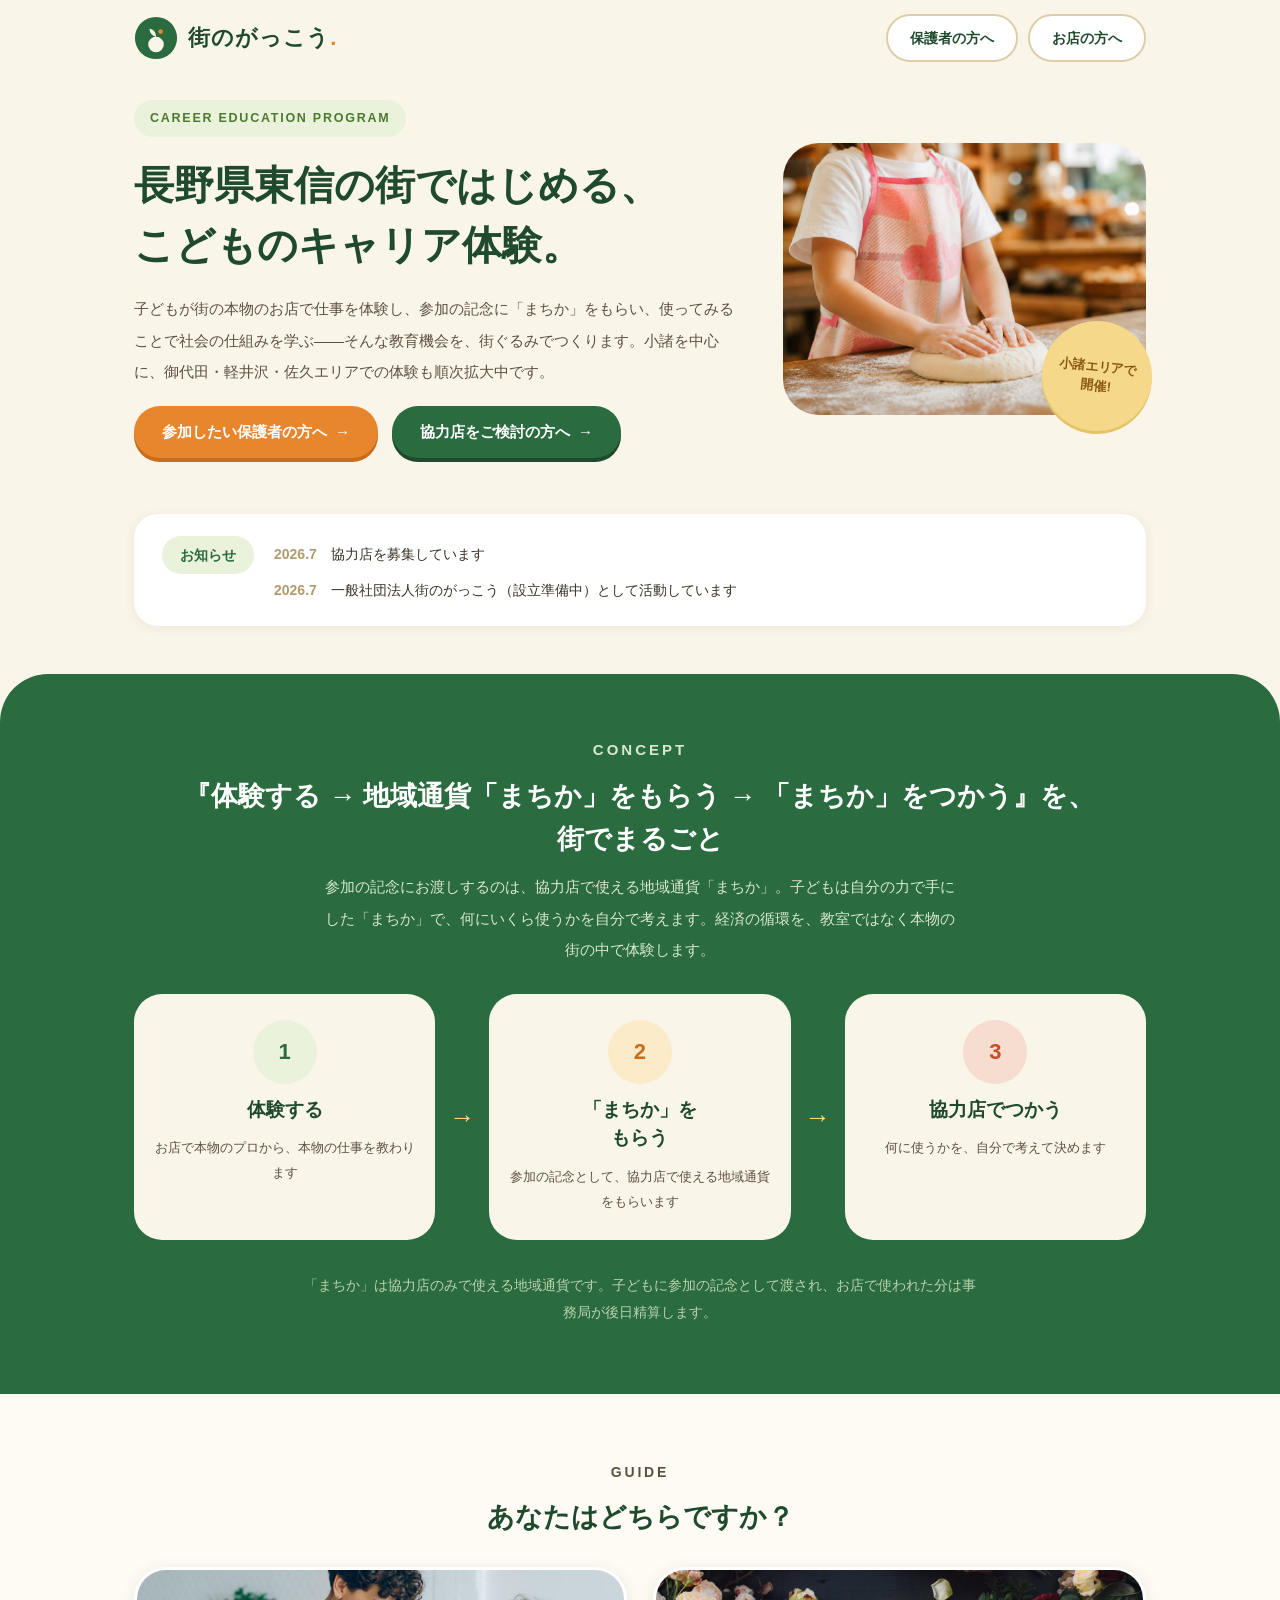
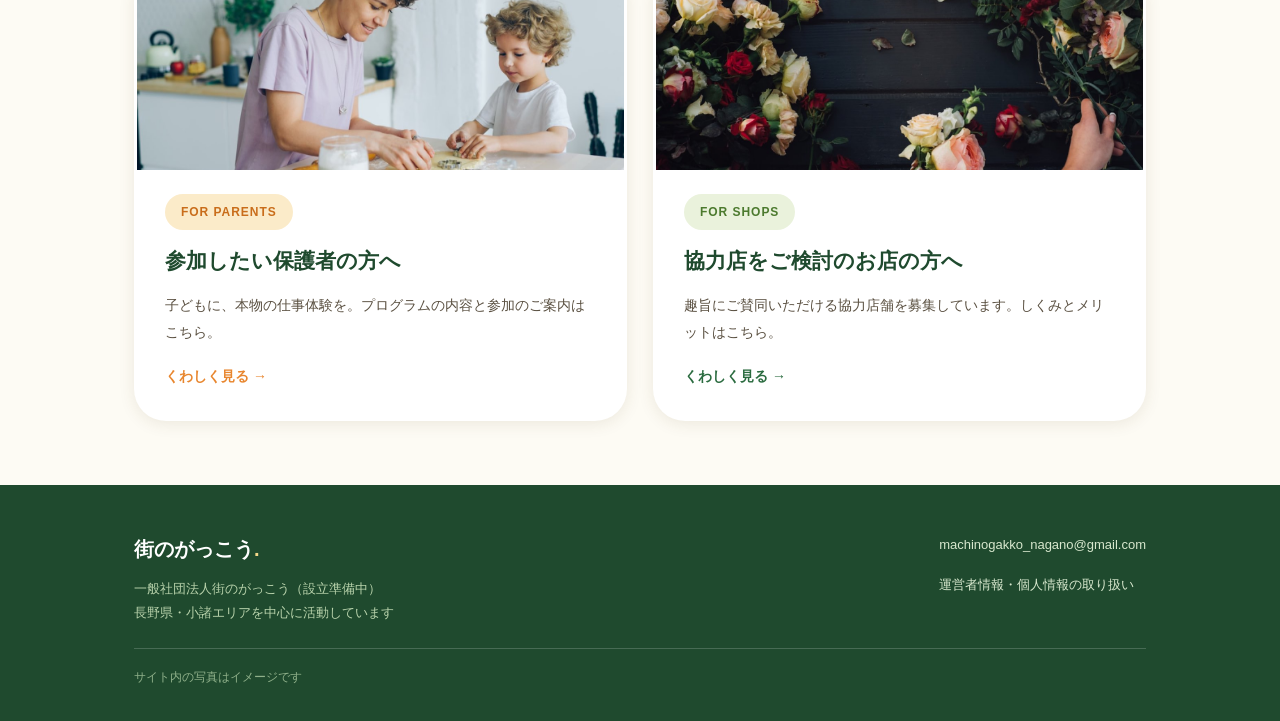
==== commit 82524c4a: "Add files via upload" ====
--- a/index.html
+++ b/index.html
@@ -16,7 +16,7 @@
 <link rel="preconnect" href="https://fonts.gstatic.com" crossorigin>
 <link href="https://fonts.googleapis.com/css2?family=Zen+Maru+Gothic:wght@400;500;700;900&display=swap" rel="stylesheet">
 <!-- CSSを編集したら、下のv=番号を必ず1つ増やしてください（ブラウザのキャッシュ対策） -->
-<link rel="stylesheet" href="css/style.css?v=2">
+<link rel="stylesheet" href="css/style.css?v=4">
 <!-- TODO(公開後): アクセス解析タグ（GA4等）をここに挿入 -->
 </head>
 <body>
--- a/css/style.css
+++ b/css/style.css
@@ -779,7 +779,7 @@
 /* ---------- デスクトップ ---------- */
 
 @media (min-width: 720px) {
-  .hero-grid { grid-template-columns: 1.05fr .95fr; gap: 44px; }
+  .hero-grid { grid-template-columns: 1.25fr .75fr; gap: 44px; }
 
   .flow-cards { grid-template-columns: 1fr auto 1fr auto 1fr; gap: 14px; }
   .flow-arrow { transform: none; }
